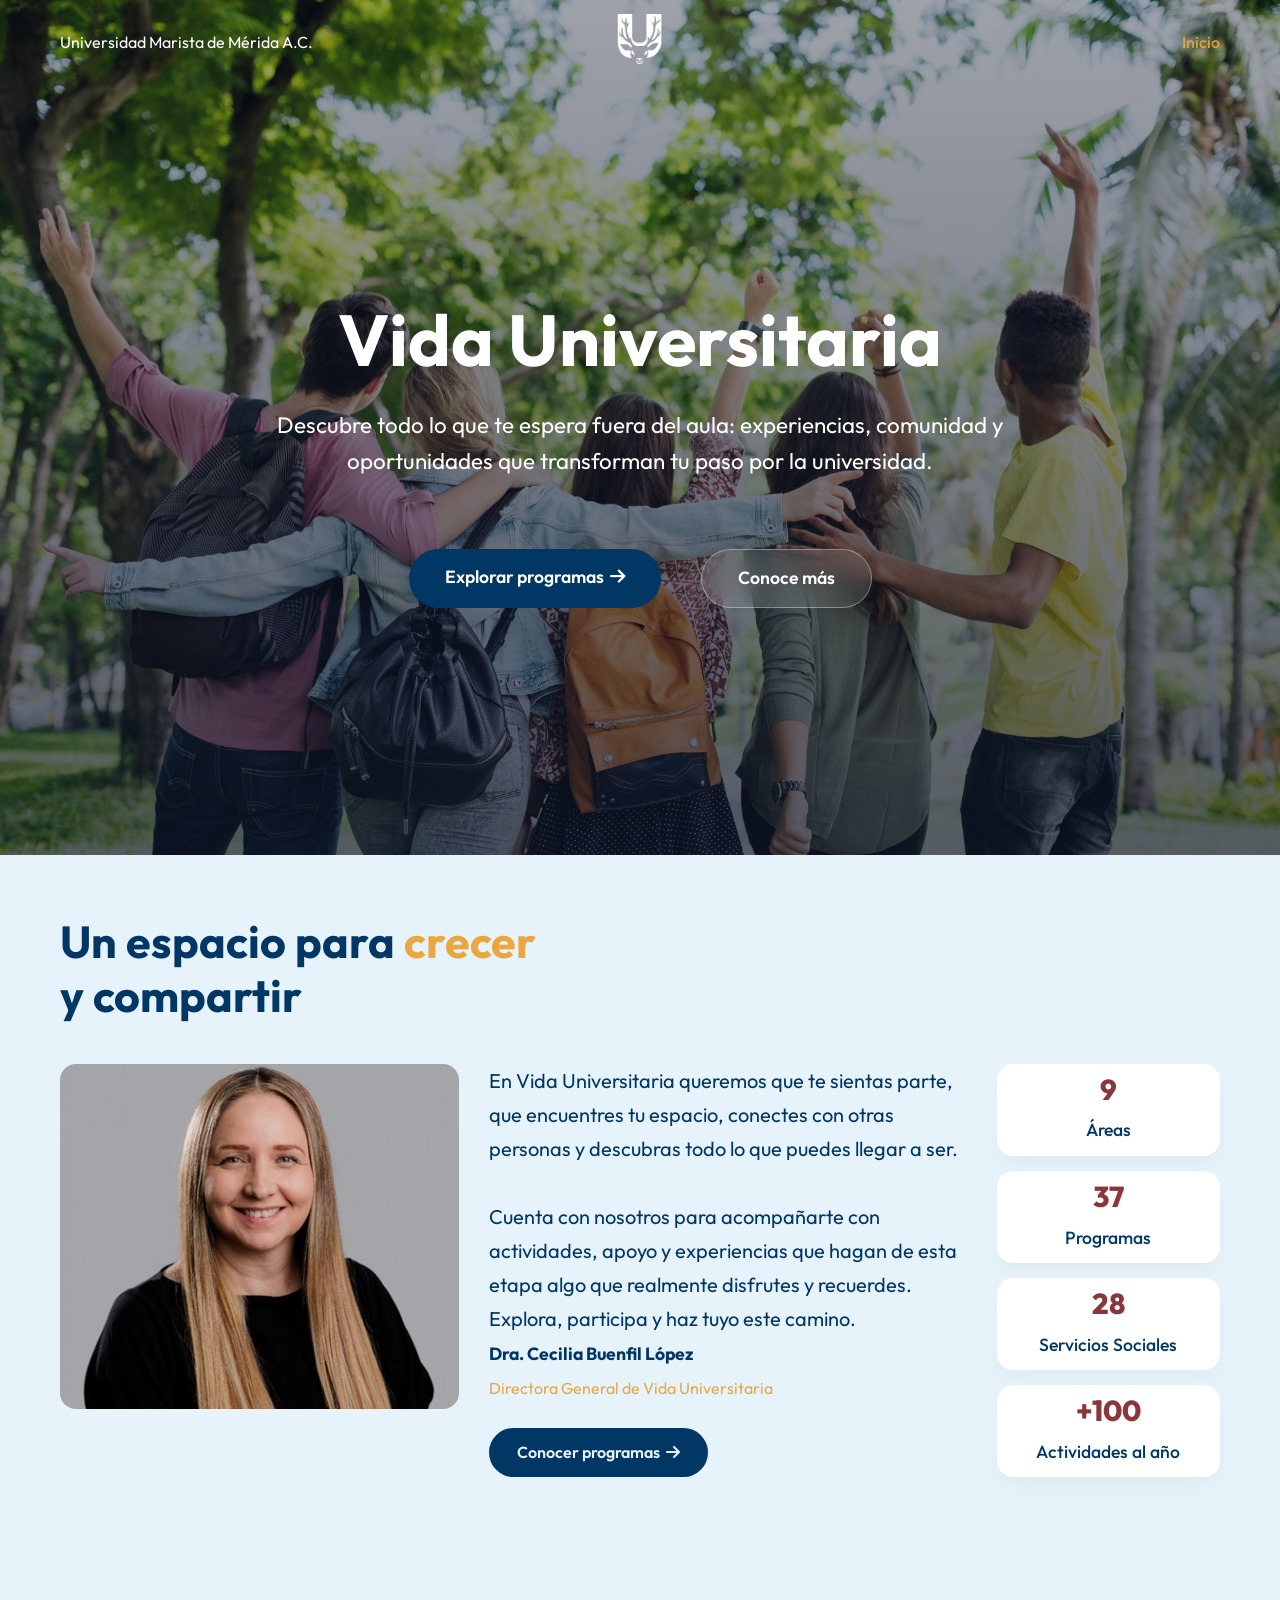
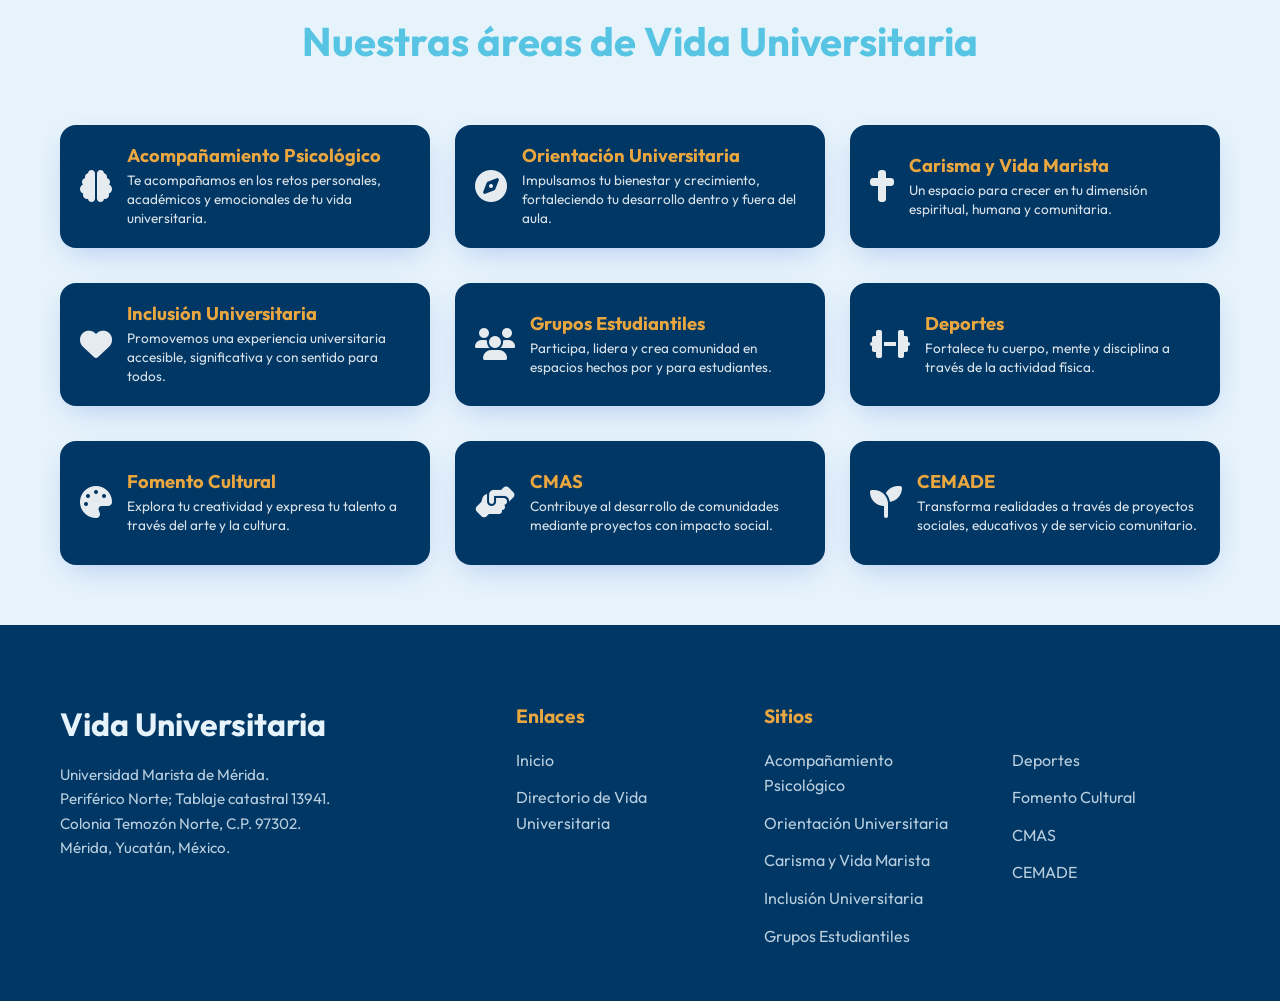
==== index.html @ d68783b0 "Initial commit: Versión final de Vida Universitaria" ====
<!DOCTYPE html>
<html lang="en">
<head>
  <meta charset="UTF-8">
  <meta name="viewport" content="width=device-width, initial-scale=1.0">
  <title>Vida Universitaria UMM</title>
  
  <meta name="description" content="Univerz University - Shaping the Future Through Education and Innovation">
  
  <link rel="preconnect" href="https://fonts.googleapis.com">
  <link rel="preconnect" href="https://fonts.gstatic.com" crossorigin>
  <link href="https://fonts.googleapis.com/css2?family=Outfit:wght@400;500;600;700;800&display=swap" rel="stylesheet">
  
  <link rel="stylesheet" href="https://cdnjs.cloudflare.com/ajax/libs/font-awesome/6.4.0/css/all.min.css">
  
  <link rel="stylesheet" href="styles.css">
</head>
<body>

  <!-- HIGHLIGHT: HERO SECTION -->
  <section class="hero" id="home">
    <div class="overlay"></div>
    <header class="navbar">
      <div class="nav-left">
        <span class="logo">Universidad Marista de Mérida A.C.</span>
      </div>
      <div class="nav-center">
        <a href="#home"><img src="Logo.png" alt="Logo Vida Marista" class="nav-logo-icon"></a>
      </div>
      <div class="nav-right">
        <a href="#home" style="color: #EAA73F;">Inicio</a>
      </div>
      <div class="mobile-menu-btn" id="mobileMenuBtn">
        <i class="fa-solid fa-bars"></i>
      </div>
    </header>

    <div class="hero-content">
      <h1>Vida Universitaria</h1>
      <p>Descubre todo lo que te espera fuera del aula: experiencias, comunidad y oportunidades que transforman tu paso por la universidad.</p>
      
      <div class="hero-actions">
        <a href="#course" class="btn btn-primary">Explorar programas &nbsp;<i class="fa-solid fa-arrow-right"></i></a>
        <a href="#about" class="btn btn-glass">Conoce más</a>
      </div>
    </div>
  </section>

  <!-- HIGHLIGHT: COMMITMENT SECTION -->
  <section class="commitment" id="about" style="padding: 60px 0 80px;">
    <div class="container">
      <div class="commitment-header">
        <h2>Un espacio para <span style="color: #EAA73F;">crecer</span><br>y compartir</h2>
        <p></p>
      </div>

      <div class="commitment-grid">
        <div class="col-left" style="display: flex; align-items: stretch;">
          <img src="Personal/Directora.jpg" alt="Directora" class="img-main" style="height: 100%; max-height: 345px;">
        </div>
        
        <div class="col-center" style="justify-content: flex-start;">
          <p class="center-desc" style="margin-top: 0; font-size: 1.25rem; line-height: 1.7; text-align: left;">
            En Vida Universitaria queremos que te sientas parte, que encuentres tu espacio, conectes con otras personas y descubras todo lo que puedes llegar a ser.<br><br>
            Cuenta con nosotros para acompañarte con actividades, apoyo y experiencias que hagan de esta etapa algo que realmente disfrutes y recuerdes. Explora, participa y haz tuyo este camino.<br>
            <strong style="font-size: 1.1rem;">Dra. Cecilia Buenfil López</strong><br>
            <span style="color: #EAA73F; font-size: 1rem;">Directora General de Vida Universitaria</span>
          </p>
          <a href="#course" class="btn btn-primary btn-round" style="margin-top: auto;">Conocer programas &nbsp;<i class="fa-solid fa-arrow-right"></i></a>
        </div>
        
        <div class="col-right">
          <div class="stat-card" style="padding: 10px 20px;">
            <span class="stat-num text-primary">9</span>
            <span class="stat-label">Áreas</span>
          </div>
          <div class="stat-card" style="padding: 10px 20px;">
            <span class="stat-num text-green">37</span>
            <span class="stat-label">Programas</span>
          </div>
          <div class="stat-card" style="padding: 10px 20px;">
            <span class="stat-num text-blue-light">28</span>
            <span class="stat-label">Servicios Sociales</span>
          </div>
          <div class="stat-card" style="padding: 10px 20px;">
            <span class="stat-num text-primary">+100</span>
            <span class="stat-label">Actividades al año</span>
          </div>
        </div>
      </div>
    </div>
  </section>

  <!-- HIGHLIGHT: OFFERINGS SECTION -->
  <section class="offerings" id="course" style="padding: 60px 0;">
    <div class="container offerings-container">
      <div class="section-title center">
        <h2 class="text-primary-dark" style="margin-bottom: 0;">Nuestras áreas de Vida Universitaria</h2>
      </div>

      <div class="offerings-grid">
        <a href="acompanamiento-psicologico.html" class="course-card" style="text-decoration: none;">
          <div class="course-icon"><i class="fa-solid fa-brain"></i></div>
          <div class="course-info">
            <h3>Acompañamiento Psicológico</h3>
            <p>Te acompañamos en los retos personales, académicos y emocionales de tu vida universitaria.</p>
          </div>
        </a>
        <a href="orientacion-universitaria.html" class="course-card" style="text-decoration: none;">
          <div class="course-icon"><i class="fa-solid fa-compass"></i></div>
          <div class="course-info">
            <h3>Orientación Universitaria</h3>
            <p>Impulsamos tu bienestar y crecimiento, fortaleciendo tu desarrollo dentro y fuera del aula.</p>
          </div>
        </a>
        <a href="carisma-y-vida-marista.html" class="course-card" style="text-decoration: none;">
          <div class="course-icon"><i class="fa-solid fa-cross"></i></div>
          <div class="course-info">
            <h3>Carisma y Vida Marista</h3>
            <p>Un espacio para crecer en tu dimensión espiritual, humana y comunitaria.</p>
          </div>
        </a>
        <a href="inclusion-universitaria.html" class="course-card" style="text-decoration: none;">
          <div class="course-icon"><i class="fa-solid fa-heart"></i></div>
          <div class="course-info">
            <h3>Inclusión Universitaria</h3>
            <p>Promovemos una experiencia universitaria accesible, significativa y con sentido para todos.</p>
          </div>
        </a>
        <a href="grupos-estudiantiles.html" class="course-card" style="text-decoration: none;">
          <div class="course-icon"><i class="fa-solid fa-users"></i></div>
          <div class="course-info">
            <h3>Grupos Estudiantiles</h3>
            <p>Participa, lidera y crea comunidad en espacios hechos por y para estudiantes.</p>
          </div>
        </a>
        <a href="deportes.html" class="course-card" style="text-decoration: none;">
          <div class="course-icon"><i class="fa-solid fa-dumbbell"></i></div>
          <div class="course-info">
            <h3>Deportes</h3>
            <p>Fortalece tu cuerpo, mente y disciplina a través de la actividad física.</p>
          </div>
        </a>
        <a href="fomento-cultural.html" class="course-card" style="text-decoration: none;">
          <div class="course-icon"><i class="fa-solid fa-palette"></i></div>
          <div class="course-info">
            <h3>Fomento Cultural</h3>
            <p>Explora tu creatividad y expresa tu talento a través del arte y la cultura.</p>
          </div>
        </a>
        <a href="cmas.html" class="course-card" style="text-decoration: none;">
          <div class="course-icon"><i class="fa-solid fa-handshake-angle"></i></div>
          <div class="course-info">
            <h3>CMAS</h3>
            <p>Contribuye al desarrollo de comunidades mediante proyectos con impacto social.</p>
          </div>
        </a>
        <a href="cemade.html" class="course-card" style="text-decoration: none;">
          <div class="course-icon"><i class="fa-solid fa-seedling"></i></div>
          <div class="course-info">
            <h3>CEMADE</h3>
            <p>Transforma realidades a través de proyectos sociales, educativos y de servicio comunitario.</p>
          </div>
        </a>
      </div>
    </div>
  </section>









  <!-- HIGHLIGHT: FOOTER -->
  <footer class="footer">
    <div class="container footer-grid">
      <div class="footer-brand">
        <h2>Vida Universitaria</h2>
        <p>Universidad Marista de Mérida.<br>Periférico Norte; Tablaje catastral 13941.<br>Colonia Temozón Norte, C.P. 97302.<br>Mérida, Yucatán, México.</p>
      </div>
      
      <div class="footer-links">
        <h3>Enlaces</h3>
        <ul>
          <li><a href="#home">Inicio</a></li>
          <li><a href="directorio-vida-universitaria.html">Directorio de Vida Universitaria</a></li>
        </ul>
      </div>
      
      <div class="footer-links">
        <h3>Sitios</h3>
        <ul>
          <li><a href="acompanamiento-psicologico.html">Acompañamiento Psicológico</a></li>
          <li><a href="orientacion-universitaria.html">Orientación Universitaria</a></li>
          <li><a href="carisma-y-vida-marista.html">Carisma y Vida Marista</a></li>
          <li><a href="inclusion-universitaria.html">Inclusión Universitaria</a></li>
          <li><a href="grupos-estudiantiles.html">Grupos Estudiantiles</a></li>
        </ul>
      </div>
      
      <div class="footer-links">
        <h3 style="visibility: hidden;">Áreas Extras</h3>
        <ul>
          <li><a href="deportes.html">Deportes</a></li>
          <li><a href="fomento-cultural.html">Fomento Cultural</a></li>
          <li><a href="cmas.html">CMAS</a></li>
          <li><a href="cemade.html">CEMADE</a></li>
        </ul>
      </div>
    </div>
  </footer>

  <script src="script.js"></script>
</body>
</html>
---- styles.css ----
/* ==================================
   CSS VARIABLES & GLOBAL SETTINGS 
=================================== */
:root {
  --primary: #013765;       /* Primario y contenedores (engineering) */
  --primary-dark: #012b50;  
  --primary-hover: #012b50;
  --bg-main: #e6f3fb;       /* Fondo limpio predominante */
  --text-dark: #013765;     /* Texto estándar oscuro para contraste sobre bg-main */
  --text-gray: #013765;     
  --white: #013765;         /* Tarjetas, fondos estadísticos y bloques que usan white antes */
  --white-bg: #e6f3fb;      
  --green: #8b363b;         /* Detalle mínimo red */
  --blue-light: #8b363b;    /* Detalle mínimo red */
  --text-highlight: #e6f3fb; /* Texto principal y de botones */
  --accent-tiny: #eaa73f;    /* Detalles muuuuuy pequeños (checkmarks/borders) */

  --font-main: 'Outfit', sans-serif;
  --radius-sm: 8px;
  --radius-md: 16px;
  --radius-lg: 24px;
  
  --shadow-soft: 0 10px 40px -10px rgba(0,0,0,0.08);
  --shadow-hover: 0 15px 50px -10px rgba(0,0,0,0.12);
  --transition: all 0.3s ease;
}

* {
  margin: 0;
  padding: 0;
  box-sizing: border-box;
}

html { scroll-behavior: smooth; }

body {
  font-family: var(--font-main);
  background-color: var(--bg-main);
  color: var(--text-gray);
  line-height: 1.6;
  overflow-x: hidden;
}

h1, h2, h3, h4 {
  color: var(--text-dark);
  font-weight: 700;
  line-height: 1.2;
}

p {
  margin-bottom: 0;
}

a {
  text-decoration: none;
  color: inherit;
  transition: var(--transition);
}

ul { list-style: none; }

.container {
  max-width: 1200px;
  margin: 0 auto;
  padding: 0 20px;
}

.section-padding { padding: 100px 0; }
.center { text-align: center; }
.mt-3 { margin-top: 1.5rem; }
.mt-4 { margin-top: 2rem; }

.text-primary { color: var(--text-highlight); }
.text-primary-dark { color: var(--primary); } 
.text-green { color: var(--text-highlight); }
.text-blue-light { color: var(--text-highlight); }

/* ==================================
   TYPOGRAPHY
=================================== */
h1 { font-size: 3.5rem; }
h2 { font-size: 2.5rem; margin-bottom: 1rem; }
h3 { font-size: 1.35rem; }

/* ==================================
   BUTTONS
=================================== */
.btn {
  display: inline-block;
  padding: 12px 28px;
  font-family: var(--font-main);
  font-weight: 600;
  font-size: 1rem;
  border: none;
  cursor: pointer;
  transition: var(--transition);
  border-radius: 8px; /* Default */
}

.btn-primary {
  background-color: var(--primary);
  color: var(--text-highlight);
}

.btn-primary:hover {
  background-color: var(--primary-hover);
  transform: translateY(-2px);
  box-shadow: 0 4px 15px rgba(29, 78, 216, 0.4);
}

.btn-outline {
  background-color: transparent;
  color: var(--text-highlight);
  border: 1px solid var(--text-highlight);
}

.btn-outline:hover {
  background-color: var(--text-highlight);
  color: var(--text-dark);
}

.btn-round {
  border-radius: 30px;
}
.btn-wide {
  padding: 14px 40px;
}

.btn-glass {
  background: rgba(255, 255, 255, 0.12);
  backdrop-filter: blur(12px);
  -webkit-backdrop-filter: blur(12px);
  border: 1px solid rgba(255, 255, 255, 0.35);
  color: #ffffff;
  border-radius: 30px;
}

.btn-glass:hover {
  background: rgba(255, 255, 255, 0.22);
  border-color: rgba(255, 255, 255, 0.6);
  transform: translateY(-2px);
  box-shadow: 0 8px 24px rgba(0, 0, 0, 0.15);
}

/* ==================================
   NAVBAR (HEADER)
=================================== */
.navbar {
  position: absolute;
  top: 0;
  left: 0;
  width: 100%;
  padding: 30px 60px;
  display: flex;
  justify-content: space-between;
  align-items: center;
  z-index: 10;
  color: var(--text-highlight);
}

.nav-left, .nav-right {
  display: flex;
  gap: 30px;
}

.nav-center {
  position: absolute;
  left: 50%;
  transform: translateX(-50%);
}

.nav-left a, .nav-right a {
  font-size: 1rem;
  font-weight: 500;
  opacity: 0.9;
}

.nav-left a:hover, .nav-right a:hover {
  opacity: 1;
}

.nav-center .logo {
  font-size: 1.5rem;
  font-weight: 700;
  letter-spacing: 0.5px;
}

.mobile-menu-btn {
  display: none;
  font-size: 1.5rem;
  color: #ffffff;
  cursor: pointer;
}

/* ==================================
   HERO SECTION
=================================== */
.hero {
  position: relative;
  height: 95vh;
  min-height: 600px;
  background: url('46877.jpg') center/cover no-repeat;
  display: flex;
  justify-content: center;
  align-items: center;
  text-align: center;
  color: #ffffff;
}

.hero .overlay {
  position: absolute;
  top: 0; left: 0; right: 0; bottom: 0;
  background: linear-gradient(to bottom, rgba(15,23,42,0.4), rgba(15,23,42,0.7));
}

.hero-content {
  position: relative;
  z-index: 10;
  text-align: center;
  margin-top: 50px;
  color: #ffffff;
}

.hero-content h1 {
  color: #ffffff;
  font-size: 4.5rem;
  margin-bottom: 24px;
}

.hero-content p {
  color: #ffffff;
  font-size: 1.4rem;
  opacity: 1; /* Eliminé opacity para que sea blanco puro fuerte */
  margin-bottom: 70px;
  max-width: 800px;
  margin-inline: auto;
}

.hero-actions {
  display: flex;
  gap: 40px;
  justify-content: center;
}

.hero-actions .btn {
  border-radius: 30px;
  padding: 14px 36px;
  font-size: 1.1rem;
  color: #ffffff !important;
}

/* ==================================
   COMMITMENT SECTION
=================================== */
.commitment-header {
  display: flex;
  justify-content: space-between;
  align-items: flex-end;
  margin-bottom: 25px;
}

.commitment-header h2 {
  color: var(--primary);
  font-size: 2.8rem;
  line-height: 1.2;
}

.commitment-header p {
  color: var(--text-dark);
  opacity: 0.8;
  max-width: 800px; /* Incrementado para forzar una sola línea */
  font-size: 1.3rem;
  text-align: right;
}

.commitment-grid {
  display: grid;
  grid-template-columns: 1fr 1.2fr 0.56fr;
  gap: 30px;
  align-items: stretch;
}

.col-left .img-main {
  width: 100%;
  height: 420px;
  object-fit: cover;
  border-radius: var(--radius-md);
}

.col-center {
  display: flex;
  flex-direction: column;
}

.col-center .btn {
  margin-top: auto;
  align-self: flex-start;
}

.col-center .center-img-wrapper {
  position: relative;
  margin-bottom: 24px;
}

.col-center .img-secondary {
  border-radius: var(--radius-md);
  box-shadow: 0 10px 30px rgba(0,0,0,0.1);
  width: 100%;
  height: 240px;
  object-fit: cover;
}

.col-center .center-desc {
  margin-top: 25px;
}

.floating-badge {
  position: absolute;
  bottom: -20px;
  left: -30px;
  background: var(--white);
  padding: 16px;
  border-radius: var(--radius-md);
  box-shadow: var(--shadow-soft);
  display: flex;
  flex-direction: column;
  align-items: center;
}
.badge-number {
  color: var(--text-highlight);
  font-size: 1.5rem;
  font-weight: 700;
  line-height: 1;
}
.badge-text { font-size: 0.9rem; font-weight: 500; margin-bottom: 8px; color: var(--text-highlight); }
.badge-avatars { display: flex; }
.badge-avatars img {
  width: 32px; height: 32px;
  border-radius: 50%;
  border: 2px solid var(--white);
  margin-left: -10px;
}
.badge-avatars img:first-child { margin-left: 0; }

.center-desc {
  margin-bottom: 24px;
  font-size: 0.95rem;
}

.col-right {
  display: grid;
  grid-template-rows: repeat(4, 1fr);
  gap: 15px;
}

.stat-card {
  background: #ffffff;
  border-radius: var(--radius-md);
  padding: 16px 20px;
  display: flex;
  flex-direction: column;
  justify-content: center;
  align-items: center;
  text-align: center;
  gap: 8px;
  transition: var(--transition);
  box-shadow: 0 10px 25px -5px rgba(0,0,0,0.05); /* Sombra elegante para separar la tarjeta blanca del fondo */
}

.stat-card .stat-num {
  color: #8b363b !important;
}

.stat-card .stat-label {
  color: #013765 !important;
  font-weight: 500;
}
.stat-card:hover {
  transform: translateY(-4px);
  box-shadow: var(--shadow-hover);
}
.stat-num {
  font-size: 1.8rem;
  font-weight: 800;
  line-height: 1;
  margin-bottom: 5px;
}
.stat-label {
  font-weight: 500;
  font-size: 1.1rem;
  color: var(--text-highlight);
}

/* ==================================
   ACADEMIC OFFERINGS
=================================== */
.offerings-container h2 {
  color: var(--primary);
}

.offerings .section-title h2 {
  color: #56c4e2 !important;
}

.offerings-grid {
  display: grid;
  grid-template-columns: repeat(3, 1fr);
  grid-auto-rows: 1fr;
  gap: 35px 25px; /* Más espacio vertical entre filas */
  margin-top: 60px; /* Más espacio bajo el título */
}

.course-card {
  background: var(--primary);
  border-radius: var(--radius-md);
  padding: 20px;
  display: flex;
  align-items: center;
  gap: 15px;
  color: var(--text-highlight);
  transition: var(--transition);
  box-shadow: 0 10px 30px -10px rgba(29, 78, 216, 0.3);
}

.course-card:hover {
  transform: translateY(-5px);
  box-shadow: 0 20px 40px -10px rgba(29, 78, 216, 0.4);
}

.course-icon {
  font-size: 2rem;
  opacity: 0.9;
  color: #ffffff;
}

.course-info h3 {
  color: #EAA73F;
  font-size: 1.15rem;
  margin-bottom: 4px;
}

.navbar .logo {
  color: #ffffff !important;
  font-size: 1rem;
  font-weight: 400;
}

.navbar .nav-logo-icon {
  height: 50px;
  width: auto;
  object-fit: contain;
}

.course-info p {
  color: #ffffff;
  font-size: 0.85rem;
  line-height: 1.4;
  opacity: 0.85;
}

.footer-links h3 {
  color: #EAA73F !important;
}

/* ==================================
   ADMISSION PROCESS
=================================== */
.admission-grid {
  display: grid;
  grid-template-columns: 1fr 1fr;
  gap: 60px;
  align-items: center;
  margin-top: 50px;
}

.adm-img img {
  width: 100%;
  border-radius: var(--radius-md);
  box-shadow: var(--shadow-soft);
}

.adm-steps {
  display: flex;
  flex-direction: column;
  gap: 20px;
}

.step {
  display: flex;
  align-items: center;
  gap: 20px;
}

.step-check {
  width: 36px;
  height: 36px;
  background: var(--accent-tiny);
  color: var(--primary);
  border-radius: 50%;
  display: flex;
  justify-content: center;
  align-items: center;
  font-size: 0.9rem;
  flex-shrink: 0;
}

.step-text {
  font-weight: 600;
  color: var(--text-dark);
  font-size: 1.1rem;
}

/* ==================================
   TESTIMONIALS
=================================== */
.testimonials {
  background: var(--primary);
  color: var(--text-highlight);
}

.testimonials h2 { color: var(--text-highlight); }
.test-subtitle { opacity: 0.9; margin-bottom: 50px; }

.carousel {
  position: relative;
  max-width: 800px;
  margin: 0 auto;
  display: flex;
  justify-content: space-between;
  align-items: center;
}

.carousel-btn {
  background: transparent;
  color: var(--text-highlight);
  border: none;
  font-size: 1.5rem;
  cursor: pointer;
  padding: 10px;
  transition: var(--transition);
}
.carousel-btn:hover {
  transform: scale(1.2);
}

.carousel-content {
  text-align: center;
  flex: 1;
}

.avatar-wrapper {
  margin-bottom: 20px;
}
.test-avatar {
  width: 90px;
  height: 90px;
  border-radius: 50%;
  border: 3px solid rgba(255,255,255,0.3);
  object-fit: cover;
}

.test-name {
  color: var(--text-highlight);
  font-size: 1.3rem;
  margin-bottom: 4px;
}
.test-role {
  font-size: 0.9rem;
  opacity: 0.8;
  margin-bottom: 20px;
}
.test-quote {
  font-size: 1.15rem;
  font-weight: 300;
  line-height: 1.6;
}

/* ==================================
   BLOG SECTION
=================================== */
.blog-header {
  display: flex;
  justify-content: space-between;
  align-items: center;
  margin-bottom: 50px;
}

.blog-header-right {
  display: flex;
  align-items: center;
  gap: 30px;
}

.blog-grid {
  display: grid;
  grid-template-columns: repeat(3, 1fr);
  gap: 30px;
}

.blog-card {
  background: var(--white);
  border-radius: var(--radius-md);
  overflow: hidden;
  box-shadow: var(--shadow-soft);
  transition: var(--transition);
}
.blog-card:hover {
  transform: translateY(-5px);
  box-shadow: var(--shadow-hover);
}

.blog-img {
  width: 100%;
  height: 220px;
  object-fit: cover;
}

.blog-content {
  padding: 30px;
  text-align: left;
  color: var(--text-highlight);
}

.blog-tag {
  display: inline-block;
  background: var(--green);
  color: var(--text-highlight);
  padding: 6px 16px;
  border-radius: 20px;
  font-size: 0.85rem;
  font-weight: 500;
  margin-bottom: 15px;
}

.blog-date {
  font-size: 0.85rem;
  font-weight: 600;
  color: var(--text-highlight);
  margin-bottom: 10px;
}

.blog-card-title {
  color: var(--primary);
  font-size: 1.25rem;
  margin-bottom: 15px;
}

/* ==================================
   CTA SECTION
=================================== */
.cta h2 { color: var(--primary); }
.cta-subtitle { margin-bottom: 30px; }

/* ==================================
   FOOTER
=================================== */
.footer {
  background: var(--primary);
  color: var(--text-highlight);
  padding: 80px 0 40px;
}

.footer-grid {
  display: grid;
  grid-template-columns: 2fr 1fr 1fr 1fr;
  gap: 40px;
}

.footer-brand h2 {
  color: var(--text-highlight);
  font-size: 2rem;
  margin-bottom: 20px;
}

.footer-brand p {
  opacity: 0.8;
  font-size: 0.95rem;
}

.footer-links h3 {
  color: var(--text-highlight);
  font-size: 1.2rem;
  margin-bottom: 20px;
}

.footer-links ul li {
  margin-bottom: 12px;
}

.footer-links ul li a {
  opacity: 0.8;
}

.footer-links ul li a:hover {
  opacity: 1;
  padding-left: 5px;
}

/* ==================================
   MEDIA QUERIES (RESPONSIVE)
=================================== */
@media (max-width: 1024px) {
  .commitment-grid {
    grid-template-columns: 1fr 1fr;
  }
  .col-right {
    grid-column: 1 / -1;
    grid-template-columns: repeat(4, 1fr);
    grid-template-rows: 1fr;
  }
  .floating-badge {
    left: 20px;
  }
  .offerings-grid {
    grid-template-columns: repeat(2, 1fr);
  }
  .blog-grid {
    grid-template-columns: repeat(2, 1fr);
  }
  .footer-grid {
    grid-template-columns: 1fr 1fr;
  }
}

@media (max-width: 768px) {
  .navbar { padding: 20px; }
  .nav-left, .nav-right { display: none; }
  .nav-center { margin-right: auto; }
  .mobile-menu-btn { display: block; }
  
  h1 { font-size: 2.5rem; }
  h2 { font-size: 2rem; }
  
  .commitment-header {
    flex-direction: column;
    align-items: flex-start;
    gap: 15px;
  }
  .commitment-header p { text-align: left; }
  .commitment-grid { grid-template-columns: 1fr; }
  .col-right { grid-template-columns: repeat(2, 1fr); grid-template-rows: repeat(2, 1fr); }
  
  .offerings-grid { grid-template-columns: 1fr; }
  .admission-grid { grid-template-columns: 1fr; }
  
  .blog-header {
    flex-direction: column;
    align-items: flex-start;
    gap: 20px;
  }
  .blog-header-right { flex-direction: column; align-items: flex-start;}
  
  .blog-grid { grid-template-columns: 1fr; }
  .footer-grid { grid-template-columns: 1fr; }
}

/* ==================================
   MODELO 1 SECTION
=================================== */
.modelo-section {
  background-color: #F8F9FA;
  padding: 20px 0 40px;
}

.modelo-container {
  display: flex;
  flex-direction: row;
  align-items: stretch;
  max-width: 1200px;
  margin: 0 auto;
  gap: 60px;
  padding: 0 20px;
}

.modelo-img-col {
  width: 55%;
  position: relative;
  min-height: 0;
}

.modelo-img {
  position: absolute;
  top: 0;
  left: 0;
  width: 100%;
  height: 100%;
  object-fit: cover;
  border-radius: 30px;
  box-shadow: var(--shadow-soft);
}

.modelo-text-col {
  width: 45%;
  display: flex;
  flex-direction: column;
}

.modelo-header {
  text-align: center;
  max-width: 900px;
  margin: 0 auto 30px;
  padding: 0 20px;
}

.modelo-title {
  color: #013765;
  font-size: 42px;
  font-weight: 800;
  line-height: 1.2;
  margin-bottom: 20px;
  font-family: var(--font-main);
}

.modelo-subtitle {
  color: #4A4A4A;
  font-size: 22px;
  font-weight: 400;
  line-height: 1.5;
  margin-bottom: 0px;
}

.modelo-checklist {
  display: flex;
  flex-direction: column;
  gap: 15px;
  margin-bottom: 30px;
}

.modelo-checklist-2col {
  display: grid;
  grid-template-columns: 1fr 1fr;
  gap: 15px 20px;
  margin-bottom: 30px;
}

.modelo-checklist-3col {
  display: grid;
  grid-template-columns: 1fr 1fr 1fr;
  gap: 12px 15px;
  margin-bottom: 30px;
}

.modelo-checklist-3col .modelo-check-icon {
  width: 24px;
  height: 24px;
  font-size: 12px;
}
.modelo-check-item {
  display: flex;
  align-items: center;
  gap: 15px;
}

.modelo-check-icon {
  width: 32px;
  height: 32px;
  background-color: #EAA73F;
  border-radius: 8px;
  display: flex;
  justify-content: center;
  align-items: center;
  color: #FFFFFF;
  font-size: 16px;
  flex-shrink: 0;
}

.modelo-check-text {
  color: #013765;
  font-size: 20px;
  font-weight: 600;
}

.modelo-btn {
  background-color: #013765;
  color: #FFFFFF;
  font-weight: 700;
  font-size: 16px;
  border-radius: 50px;
  padding: 14px 35px;
  border: none;
  cursor: pointer;
  align-self: flex-start;
  transition: all 0.3s ease;
  display: inline-block;
  text-decoration: none;
}

.modelo-btn:hover {
  background-color: #012b50;
  color: #FFFFFF;
  transform: translateY(-2px);
  box-shadow: 0 4px 15px rgba(1, 55, 101, 0.4);
}

@media (max-width: 992px) {
  .modelo-container {
    flex-direction: column;
  }
  .modelo-img-col, .modelo-text-col {
    width: 100%;
  }
  .modelo-title {
    font-size: 32px;
  }
}

/* ===================================
   MODELO 2 SECTION
=================================== */
.modelo2-section {
  background-color: #F8F9FA;
  padding: 40px 20px 85px;
}

.modelo2-container {
  max-width: 1200px;
  margin: 0 auto;
}

.modelo2-header {
  display: flex;
  justify-content: space-between;
  align-items: flex-start;
  margin-bottom: 60px;
  gap: 40px;
}

.modelo2-header-left {
  width: 45%;
}

.modelo2-header-right {
  width: 50%;
  display: flex;
  flex-direction: column;
  align-items: flex-start;
}

.modelo2-title {
  color: #013765;
  font-size: 48px;
  font-weight: 700;
  line-height: 1.2;
  margin: 0;
}

.modelo2-subtitle {
  color: #555555;
  font-size: 18px;
  line-height: 1.6;
  margin-bottom: 30px;
}

.modelo2-btn {
  background-color: #013765;
  color: #FFFFFF;
  padding: 15px 40px;
  border-radius: 50px;
  text-decoration: none;
  font-weight: 600;
  font-size: 16px;
  display: inline-block;
  transition: all 0.3s ease;
}

.modelo2-btn:hover {
  background-color: #EAA73F;
  color: #FFFFFF;
  transform: translateY(-2px);
}

.modelo2-grid {
  display: grid;
  grid-template-columns: repeat(3, 1fr);
  gap: 30px;
}

.modelo2-card {
  background-color: #FFFFFF;
  border-radius: 40px;
  box-shadow: var(--shadow-soft);
  overflow: hidden;
  display: flex;
  flex-direction: column;
  transition: transform 0.3s ease;
}

.modelo2-card:hover {
  transform: translateY(-5px);
}

.modelo2-card-img-wrapper {
  width: 100%;
  position: relative;
}

.modelo2-card-img {
  width: 100%;
  aspect-ratio: 16/10;
  object-fit: cover;
}

.modelo2-tag {
  background-color: #013765;
  color: #FFFFFF;
  padding: 8px 24px;
  border-radius: 20px;
  font-size: 14px;
  font-weight: 600;
  display: inline-block;
  position: absolute;
  bottom: -15px;
  left: 50%;
  transform: translateX(-50%);
  z-index: 2;
  white-space: nowrap;
}

.modelo2-card-content {
  padding: 20px 30px 40px;
  display: flex;
  flex-direction: column;
  flex-grow: 1;
}

.modelo2-card-date {
  color: #111111;
  font-size: 14px;
  font-weight: 700;
  margin-bottom: 10px;
}

.modelo2-card-title {
  color: #013765;
  font-size: 22px;
  font-weight: 700;
  line-height: 1.3;
  margin-bottom: 15px;
}

.modelo2-card-excerpt {
  color: #555555;
  font-size: 16px;
  line-height: 1.5;
  margin-bottom: 0;
}

@media (max-width: 992px) {
  .modelo2-header {
    flex-direction: column;
  }
  .modelo2-header-left, .modelo2-header-right {
    width: 100%;
  }
  .modelo2-grid {
    grid-template-columns: repeat(2, 1fr);
  }
}

@media (max-width: 768px) {
  .modelo2-grid {
    grid-template-columns: 1fr;
  }
}

/* MODELO 3 - Seccion de Equipo */
.modelo3-wrapper {
  padding: 40px 0 80px 0;
}

.modelo3-section {
  padding: 60px 40px;
  background: #ffffff;
  border-radius: 40px;
  text-align: center;
  box-shadow: 0 10px 40px rgba(0,0,0,0.06);
}

.modelo3-header {
  margin-bottom: 50px;
}

.modelo3-title {
  font-family: 'Outfit', sans-serif;
  color: #0b1f3f;
  font-size: 32px;
  font-weight: 600;
  margin-bottom: 15px;
}

.modelo3-subtitle {
  color: #6b7280;
  font-size: 16px;
  font-weight: 400;
}

.modelo3-grid {
  display: flex;
  justify-content: space-around;
  flex-wrap: wrap;
  gap: 30px;
}

.modelo3-card {
  display: flex;
  flex-direction: column;
  align-items: center;
  text-align: center;
  flex: 1;
  min-width: 160px;
}

.modelo3-avatar {
  width: 138px;
  height: 138px;
  border-radius: 50%;
  object-fit: cover;
  border: 5px solid #f3f4f6;
  box-shadow: 0 8px 25px rgba(0,0,0,0.1);
  margin-bottom: 20px;
  transition: transform 0.3s ease;
}

.modelo3-card:hover .modelo3-avatar {
  transform: translateY(-5px);
}

.modelo3-name {
  color: #0b1f3f;
  font-weight: 600;
  font-size: 18px;
  margin-bottom: 5px;
}

.modelo3-role {
  color: #EAA73F;
  font-size: 14px;
  font-weight: 500;
}

@media (max-width: 768px) {
  .modelo3-section {
    padding: 40px 20px;
  }
}

/* ==================================
   DIRECTORIO (SECCION CENTRAL)
=================================== */
.dir-section {
  padding: 60px 20px;
  max-width: 1300px;
  margin: 0 auto;
}

.dir-general-wrapper {
  position: relative;
  width: 160px;
  height: 160px;
  margin: 0 auto 20px auto;
  border-radius: 50%;
  padding: 8px;
  background: white;
  outline: 4px solid var(--primary-dark);
}
.dir-general-img {
  width: 100%;
  height: 100%;
  border-radius: 50%;
  object-fit: cover;
}
.dir-general-badge {
  position: absolute;
  bottom: -12px;
  left: 50%;
  transform: translateX(-50%);
  background: var(--primary-dark);
  color: white;
  font-size: 0.70rem;
  font-weight: 700;
  letter-spacing: 1px;
  padding: 6px 16px;
  border-radius: 12px;
  white-space: nowrap;
}
.dir-general-info {
  text-align: center;
  margin-bottom: 35px;
}
.dir-general-name {
  color: #1e293b;
  font-size: 1.5rem;
  font-weight: 800;
  margin-bottom: 5px;
}
.dir-general-role {
  color: #94a3b8;
  font-size: 0.95rem;
  font-style: italic;
  font-weight: 400;
}

/* Header de Seccion */
.dir-section-header {
  display: flex;
  align-items: center;
  gap: 15px;
  margin-bottom: 30px;
}
.dir-section-title {
  color: var(--section-color);
  font-size: 1.15rem;
  font-weight: 700;
  margin: 0;
  white-space: nowrap;
}
.dir-section-line {
  flex: 1;
  height: 2px;
  background: linear-gradient(to right, var(--section-color), transparent);
  opacity: 0.2;
}

/* Grids */
.dir-grid {
  display: flex;
  justify-content: center;
  flex-wrap: wrap;
  gap: 30px;
  margin-bottom: 60px;
}
.dir-grid-sm {
  gap: 20px;
  margin-bottom: 0;
}

/* Person Component */
.dir-person {
  display: flex;
  flex-direction: column;
  align-items: center;
  text-align: center;
  width: 170px;
}
.dir-avatar-wrapper {
  width: 115px;
  height: 115px;
  border-radius: 50%;
  padding: 4px;
  background: white;
  outline: 3px solid var(--ring-color);
  margin-bottom: 15px;
  box-shadow: 0 4px 10px rgba(0,0,0,0.05);
}
.dir-avatar {
  width: 100%;
  height: 100%;
  border-radius: 50%;
  object-fit: cover;
}
.dir-name {
  color: #013765;
  font-size: 0.95rem;
  font-weight: 700;
  margin-bottom: 3px;
  line-height: 1.2;
}
.dir-role {
  color: #94a3b8;
  font-size: 0.75rem;
  font-weight: 500;
  line-height: 1.25;
}

/* Cards (White Backgrounds) */
.dir-card-row {
  display: flex;
  justify-content: center;
  gap: 30px;
  margin-bottom: 30px;
  flex-wrap: wrap;
}
.dir-white-card {
  background: #ffffff;
  border-radius: 20px;
  padding: 20px 20px;
  flex: 1;
  min-width: 300px;
  box-shadow: 0 6px 20px rgba(0,0,0,0.04);
}
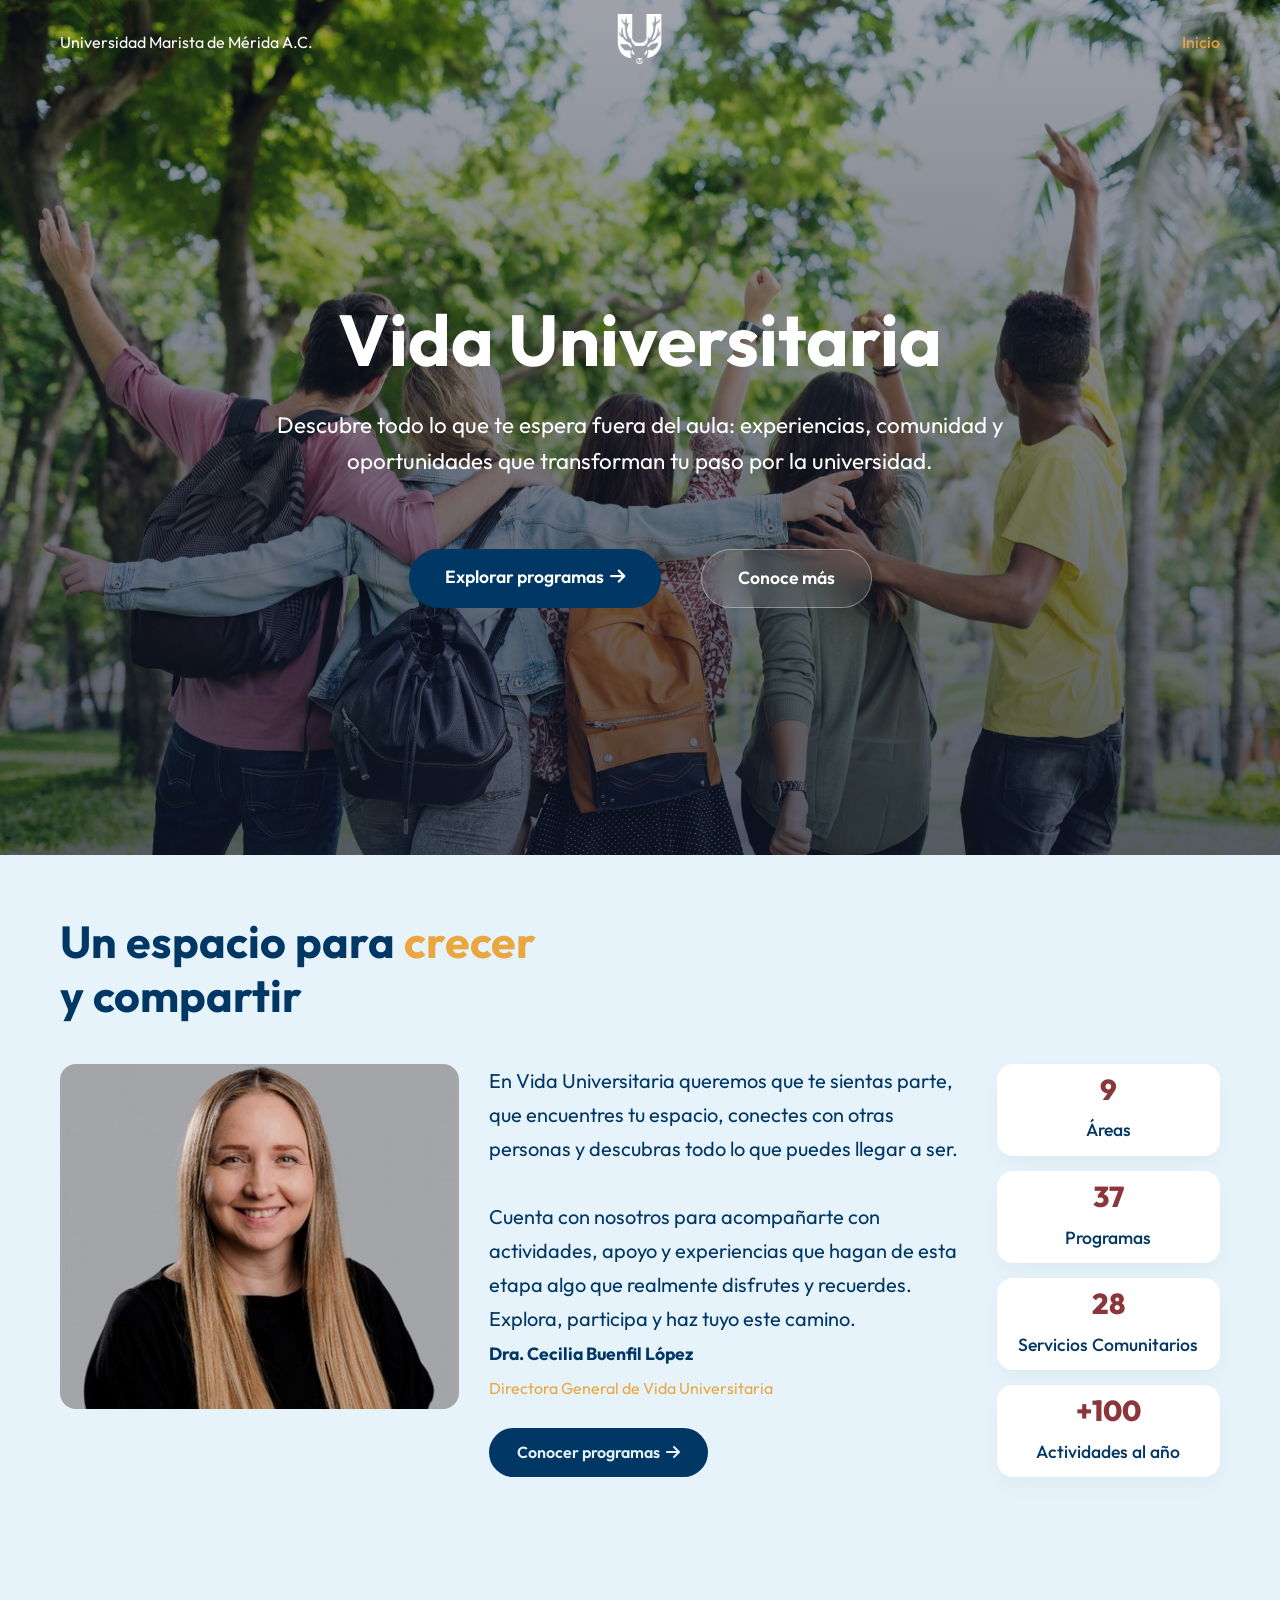
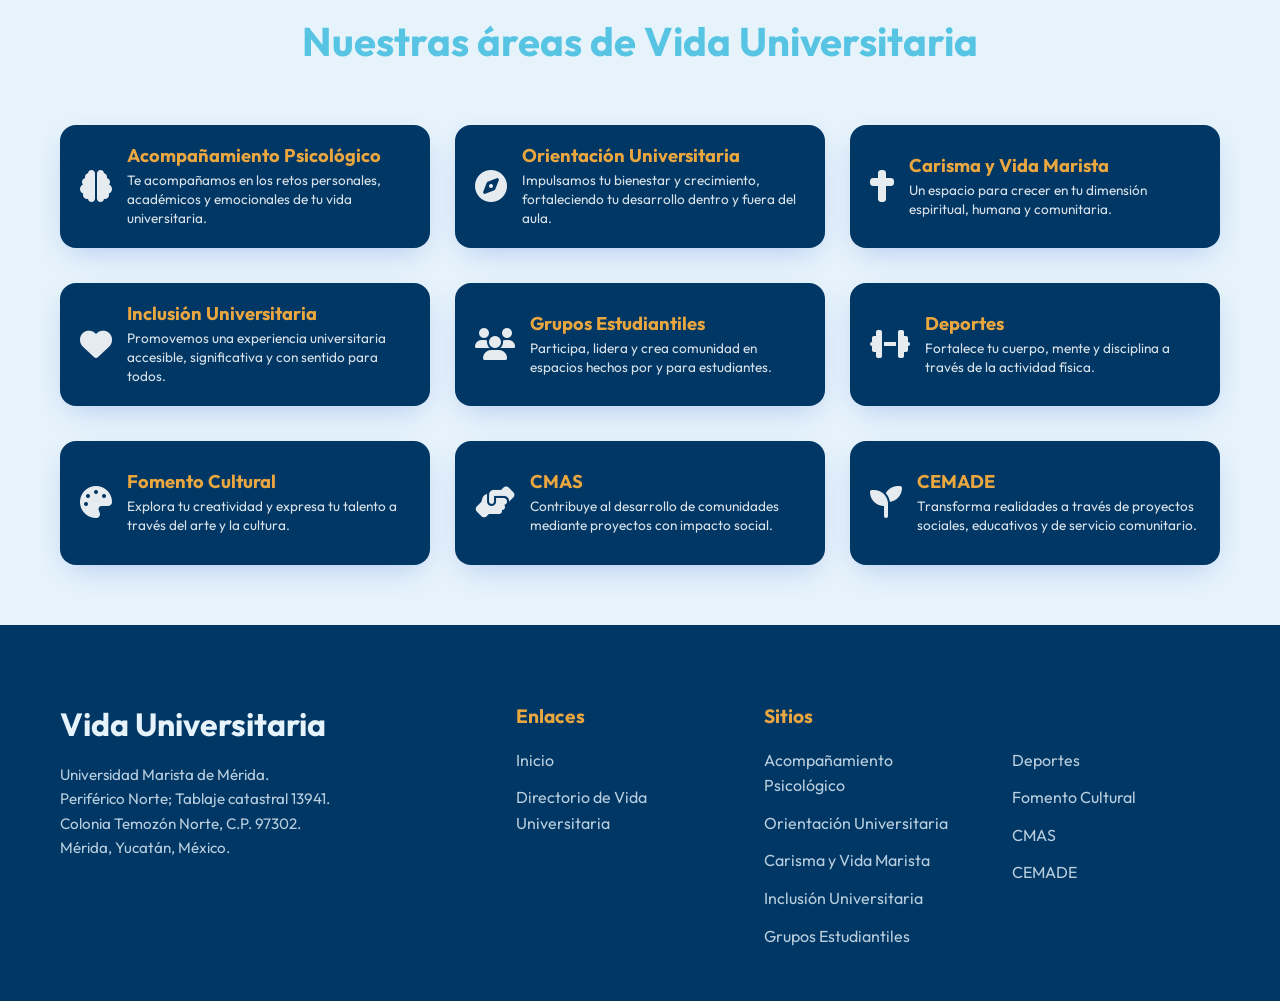
==== commit 4cf85efd: "Fix mobile layout issues, update text tags, and improve footer layout" ====
--- a/index.html
+++ b/index.html
@@ -5,8 +5,14 @@
   <meta name="viewport" content="width=device-width, initial-scale=1.0">
   <title>Vida Universitaria UMM</title>
   
-  <meta name="description" content="Univerz University - Shaping the Future Through Education and Innovation">
-  
+  <meta name="description" content="Descubre todo lo que te espera fuera del aula: experiencias, comunidad y oportunidades que transforman tu paso por la Universidad Marista.">
+  
+  <!-- Open Graph / Redes Sociales -->
+  <meta property="og:type" content="website">
+  <meta property="og:title" content="Vida Universitaria UMM">
+  <meta property="og:description" content="Descubre todo lo que te espera fuera del aula: experiencias, comunidad y oportunidades que transforman tu paso por la Universidad Marista.">
+  <!-- Puedes sustituir "46877.jpg" por la ruta de cualquier otra imagen que prefieras (idealmente con el link completo si es posible) -->
+  <meta property="og:image" content="https://raw.githubusercontent.com/VidaUniversitaria/Inicio/main/46877.jpg">
   <link rel="preconnect" href="https://fonts.googleapis.com">
   <link rel="preconnect" href="https://fonts.gstatic.com" crossorigin>
   <link href="https://fonts.googleapis.com/css2?family=Outfit:wght@400;500;600;700;800&display=swap" rel="stylesheet">
@@ -80,7 +86,7 @@
           </div>
           <div class="stat-card" style="padding: 10px 20px;">
             <span class="stat-num text-blue-light">28</span>
-            <span class="stat-label">Servicios Sociales</span>
+            <span class="stat-label">Servicios Comunitarios</span>
           </div>
           <div class="stat-card" style="padding: 10px 20px;">
             <span class="stat-num text-primary">+100</span>
@@ -214,5 +220,26 @@
   </footer>
 
   <script src="script.js"></script>
+
+  <!-- Mobile Menu Overlay -->
+  <div class="mobile-menu-overlay" id="mobileMenuOverlay">
+    <div class="mobile-menu-close" id="mobileMenuClose">
+      <i class="fa-solid fa-xmark"></i>
+    </div>
+    <div class="mobile-menu-content">
+      <a href="index.html">Inicio</a>
+      <a href="directorio-vida-universitaria.html">Directorio de Vida Universitaria</a>
+      <a href="acompanamiento-psicologico.html">Acompañamiento Psicológico</a>
+      <a href="orientacion-universitaria.html">Orientación Universitaria</a>
+      <a href="carisma-y-vida-marista.html">Carisma y Vida Marista</a>
+      <a href="inclusion-universitaria.html">Inclusión Universitaria</a>
+      <a href="grupos-estudiantiles.html">Grupos Estudiantiles</a>
+      <a href="deportes.html">Deportes</a>
+      <a href="fomento-cultural.html">Fomento Cultural</a>
+      <a href="cmas.html">CMAS</a>
+      <a href="cemade.html">CEMADE</a>
+    </div>
+  </div>
+
 </body>
 </html>
--- a/styles.css
+++ b/styles.css
@@ -731,6 +731,23 @@
   h1 { font-size: 2.5rem; }
   h2 { font-size: 2rem; }
   
+  .hero-content h1 {
+    font-size: 2.8rem;
+    line-height: 1.1;
+  }
+  
+  .hero-content p {
+    font-size: 1.1rem;
+    padding: 0 15px;
+    margin-bottom: 40px;
+  }
+
+  .hero-actions {
+    flex-direction: column;
+    gap: 15px;
+    padding: 0 20px;
+  }
+  
   .commitment-header {
     flex-direction: column;
     align-items: flex-start;
@@ -896,7 +913,14 @@
   .modelo-container {
     flex-direction: column;
   }
-  .modelo-img-col, .modelo-text-col {
+  .modelo-container > div {
+    width: 100% !important;
+  }
+  .modelo-img-col {
+    width: 100%;
+    aspect-ratio: 16/9;
+  }
+  .modelo-text-col {
     width: 100%;
   }
   .modelo-title {
@@ -1289,3 +1313,77 @@
   box-shadow: 0 6px 20px rgba(0,0,0,0.04);
 }
 
+/* ==================================
+   MOBILE MENU OVERLAY
+=================================== */
+.mobile-menu-overlay {
+  position: fixed;
+  top: 0;
+  left: 0;
+  width: 100%;
+  height: 100%;
+  background: var(--primary);
+  z-index: 1000;
+  display: flex;
+  flex-direction: column;
+  padding: 80px 30px;
+  transform: translateX(100%);
+  transition: transform 0.3s ease;
+  overflow-y: auto;
+}
+
+.mobile-menu-overlay.active {
+  transform: translateX(0);
+}
+
+.mobile-menu-close {
+  position: absolute;
+  top: 30px;
+  right: 30px;
+  font-size: 2rem;
+  color: #EAA73F;
+  cursor: pointer;
+}
+
+.mobile-menu-content a {
+  display: block;
+  font-size: 1.5rem;
+  color: #fff;
+  margin-bottom: 20px;
+  font-weight: 600;
+  text-decoration: none;
+}
+
+.mobile-menu-content a:hover {
+  color: #EAA73F;
+}
+
+/* ==================================
+   MOBILE TWEAKS FOR TICKETS
+=================================== */
+.contact-break { display: none; }
+
+@media (max-width: 768px) {
+  /* CMAS fix */
+  .modelo-checklist-2col {
+    grid-template-columns: 1fr;
+  }
+  
+  /* Footer extra items fix */
+  .footer-links h3[style*="visibility: hidden"] {
+    display: none !important;
+  }
+  .footer-grid {
+    gap: 20px;
+  }
+  .footer-grid > .footer-links:nth-child(4) {
+    margin-top: -20px;
+  }
+
+  /* Contact two lines fix */
+  .contact-break { display: block; margin-bottom: 5px; }
+  .modelo3-subtitle .fa-envelope {
+    margin-left: 0 !important;
+  }
+}
+
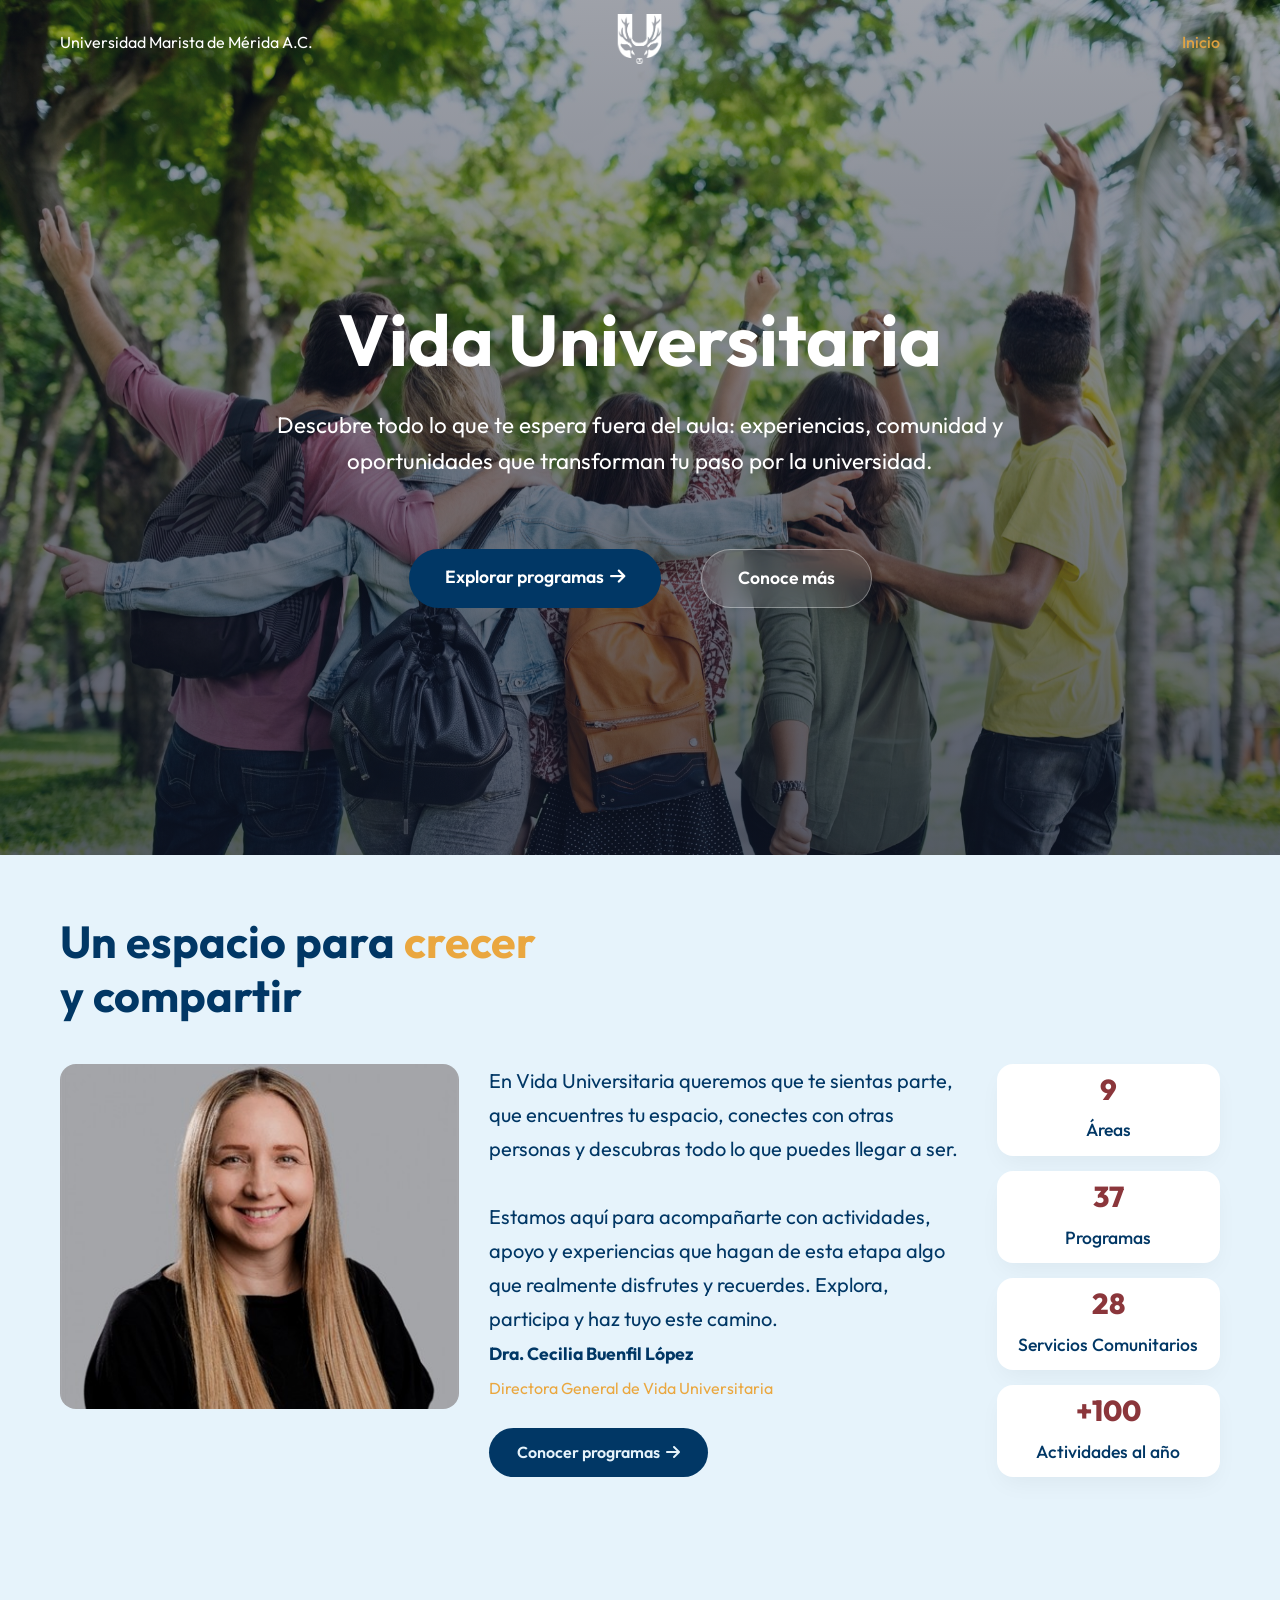
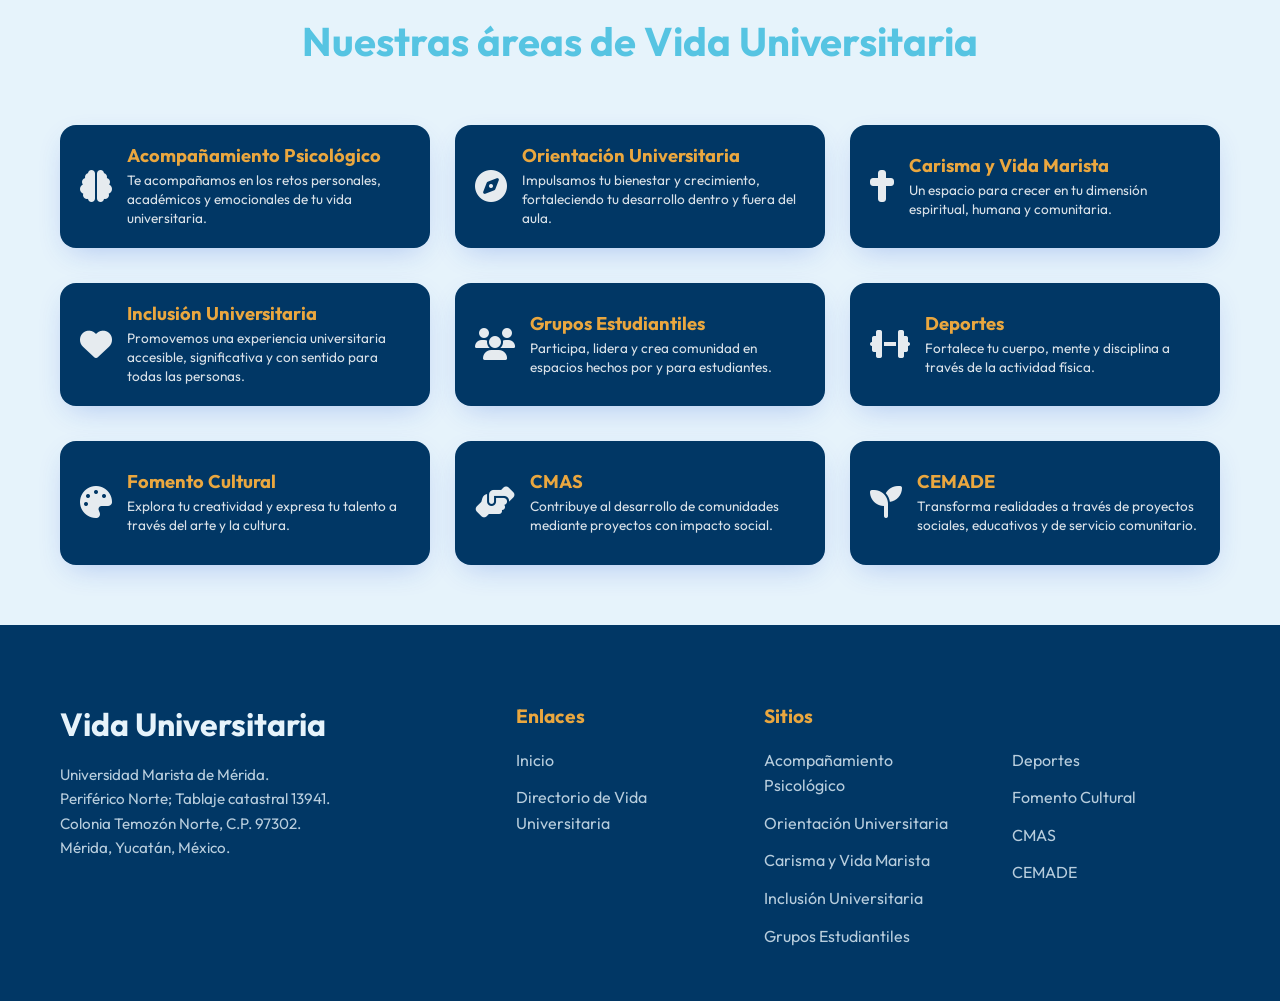
==== commit 8d30ba69: "Update index copy for hero and inclusion section" ====
--- a/index.html
+++ b/index.html
@@ -68,7 +68,7 @@
         <div class="col-center" style="justify-content: flex-start;">
           <p class="center-desc" style="margin-top: 0; font-size: 1.25rem; line-height: 1.7; text-align: left;">
             En Vida Universitaria queremos que te sientas parte, que encuentres tu espacio, conectes con otras personas y descubras todo lo que puedes llegar a ser.<br><br>
-            Cuenta con nosotros para acompañarte con actividades, apoyo y experiencias que hagan de esta etapa algo que realmente disfrutes y recuerdes. Explora, participa y haz tuyo este camino.<br>
+            Estamos aquí para acompañarte con actividades, apoyo y experiencias que hagan de esta etapa algo que realmente disfrutes y recuerdes. Explora, participa y haz tuyo este camino.<br>
             <strong style="font-size: 1.1rem;">Dra. Cecilia Buenfil López</strong><br>
             <span style="color: #EAA73F; font-size: 1rem;">Directora General de Vida Universitaria</span>
           </p>
@@ -130,7 +130,7 @@
           <div class="course-icon"><i class="fa-solid fa-heart"></i></div>
           <div class="course-info">
             <h3>Inclusión Universitaria</h3>
-            <p>Promovemos una experiencia universitaria accesible, significativa y con sentido para todos.</p>
+            <p>Promovemos una experiencia universitaria accesible, significativa y con sentido para todas las personas.</p>
           </div>
         </a>
         <a href="grupos-estudiantiles.html" class="course-card" style="text-decoration: none;">
